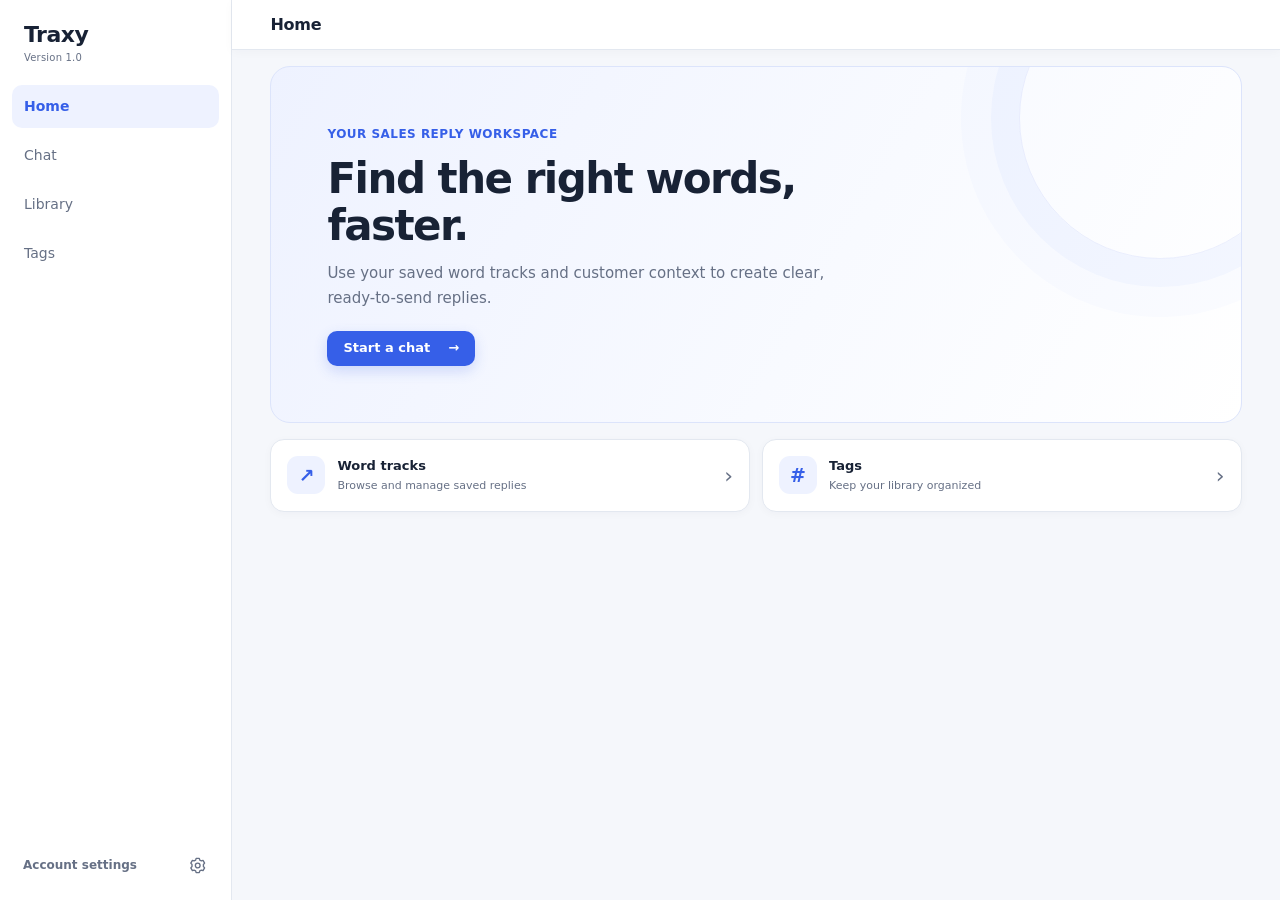
==== pages/home.html @ bf7cfdfe "Finish browser extension and configure GitHub Pages" ====
<!doctype html>
<html lang="en">
<head>
  <meta charset="UTF-8">
  <meta name="viewport" content="width=device-width, initial-scale=1.0">
  <title>Home | Traxy</title>
  <link rel="stylesheet" href="../design/style.css">
  <script src="../js/sidebar.js" defer></script>
</head>
<body data-page="home">
  <div class="app">
    <header class="app-topbar"><h1>Home</h1></header>
    <aside id="sidebar"></aside>
    <main class="content">
      <div class="page-content-shell">
        <section class="home-hero" aria-labelledby="home-title">
          <span class="home-eyebrow">Your sales reply workspace</span>
          <h2 id="home-title">Find the right words, faster.</h2>
          <p>Use your saved word tracks and customer context to create clear, ready-to-send replies.</p>
          <a class="home-primary-action" href="chat.html">Start a chat <span aria-hidden="true">→</span></a>
        </section>
        <section class="home-shortcuts" aria-label="Your workspace">
          <a class="home-shortcut" href="library.html">
            <span class="home-shortcut-icon" aria-hidden="true">↗</span>
            <span><strong>Word tracks</strong><small>Browse and manage saved replies</small></span>
            <span class="home-shortcut-arrow" aria-hidden="true">›</span>
          </a>
          <a class="home-shortcut" href="tags.html">
            <span class="home-shortcut-icon" aria-hidden="true">#</span>
            <span><strong>Tags</strong><small>Keep your library organized</small></span>
            <span class="home-shortcut-arrow" aria-hidden="true">›</span>
          </a>
        </section>
      </div>
    </main>
  </div>
</body>
</html>
---- design/style.css ----
@import url('./tokens.css');

* { box-sizing: border-box; }
:focus-visible { outline: 3px solid var(--color-focus-ring); outline-offset: 2px; }
button, a, input, textarea, select { -webkit-tap-highlight-color: transparent; }
button { width: auto; height: var(--control-height); min-height: var(--control-height); box-sizing: border-box; }
body { margin: 0; font-family: var(--font); color: var(--color-text); background: var(--color-background); font-size: var(--type-body); line-height: var(--line-body); -webkit-font-smoothing: antialiased; }
h1 { line-height: var(--line-title); }
h2, h3 { line-height: var(--line-heading); }
.app { --app-header-gutter: max(var(--page-gutter), calc((100vw - var(--sidebar-width) - 1180px) / 2 + var(--page-gutter))); position: relative; min-height: 100vh; display: flex; }
.app:has(.history-drawer) { position: relative; overflow: hidden; }
.app-topbar { position: absolute; z-index: 4; top: 0; right: 0; left: var(--sidebar-width); height: 50px; display: flex; align-items: center; gap: var(--space-3); padding: 0 var(--app-header-gutter); border-bottom: 1px solid var(--color-border); background: var(--color-surface); box-shadow: 0 2px 10px rgb(24 34 53 / 3%); }
.app-topbar h1 { margin: 0; font-size: var(--type-heading); font-weight: 650; letter-spacing: -.2px; }
.sidebar { width: var(--sidebar-width); min-height: 100vh; display: flex; flex-direction: column; flex-shrink: 0; background: var(--color-surface); border-right: 1px solid var(--color-border); padding: var(--space-5) var(--space-3) var(--space-3); }
.brand { display: flex; align-items: center; gap: 10px; padding: 2px var(--space-3) var(--space-5); color: var(--color-text); text-decoration: none; }
.brand-icon { width: 34px; height: 34px; display: grid; place-items: center; flex: 0 0 auto; border-radius: 11px; background: var(--color-accent-soft); color: var(--color-accent); font-size: 20px; }
.brand-copy { min-width: 0; display: flex; flex-direction: column; }
.brand-name { font-size: 22px; font-weight: 750; letter-spacing: -.5px; line-height: 1.15; }
.brand-version { margin-top: 3px; color: var(--color-muted); font-size: var(--type-micro); letter-spacing: .2px; }
.brand:hover .brand-name { color: var(--color-accent); }
.sidebar-account { min-height: 46px; display: flex; align-items: center; gap: 10px; margin-top: auto; padding: 8px 10px; border: 1px solid transparent; border-radius: var(--radius-control); color: var(--color-muted); text-decoration: none; }
.sidebar-account:hover, .sidebar-account[aria-current="page"] { border-color: var(--color-border); background: var(--color-background); color: var(--color-text); }
.sidebar-username { flex: 1; min-width: 0; overflow: hidden; font-size: var(--type-small); font-weight: 560; text-overflow: ellipsis; white-space: nowrap; }
.sidebar-account svg { width: 19px; height: 19px; flex: 0 0 auto; fill: none; stroke: currentColor; stroke-width: 1.7; stroke-linecap: round; stroke-linejoin: round; }
.nav { display: flex; flex-direction: column; gap: 6px; }
.nav a { display: block; text-decoration: none; color: var(--color-muted); border-radius: 10px; padding: 11px var(--space-3); font-size: var(--type-body); font-weight: 520; transition: background 120ms ease, color 120ms ease; }
.nav a:hover { background: var(--color-background); color: var(--color-text); }
.nav a.active { background: var(--color-accent-soft); color: var(--color-accent); font-weight: 650; }
.content { flex: 1; min-width: 0; padding: 66px var(--page-gutter) var(--space-7); }
.page-content-shell { width: min(100%, 1180px); margin: 0 auto; }
.page-heading { display: flex; align-items: center; min-height: var(--control-height); padding-bottom: var(--space-4); border-bottom: 1px solid var(--color-border); }
.home-hero { position: relative; overflow: hidden; padding: clamp(28px, 5vw, 56px); border: 1px solid #dce4fb; border-radius: 20px; background: linear-gradient(120deg, #eef2ff 0%, #f8faff 58%, #fff 100%); }
.home-hero::after { position: absolute; top: -90px; right: -60px; width: 280px; height: 280px; border: 1px solid rgb(54 95 232 / 9%); border-radius: 50%; box-shadow: 0 0 0 28px rgb(54 95 232 / 3%), 0 0 0 58px rgb(54 95 232 / 2%); content: ""; pointer-events: none; }
.home-eyebrow { display: inline-block; margin-bottom: var(--space-3); color: var(--color-accent); font-size: var(--type-small); font-weight: 700; letter-spacing: .04em; text-transform: uppercase; }
.home-hero h2 { max-width: 520px; margin: 0; font-size: clamp(30px, 4vw, 42px); font-weight: 680; letter-spacing: -1.5px; line-height: 1.12; }
.home-hero p { max-width: 500px; margin: var(--space-3) 0 var(--space-5); color: var(--color-muted); font-size: 15px; line-height: 1.65; }
.home-primary-action { position: relative; z-index: 1; height: var(--control-height); display: inline-flex; align-items: center; gap: 18px; padding: 0 16px; border-radius: 10px; background: var(--color-accent); color: white; font-size: var(--type-control); font-weight: 650; text-decoration: none; box-shadow: 0 5px 14px rgb(54 95 232 / 20%); }
.home-primary-action:hover { background: var(--color-accent-hover); }
.home-shortcuts { display: grid; grid-template-columns: repeat(2, minmax(0, 1fr)); gap: var(--space-3); margin-top: var(--space-4); }
.home-shortcut { min-width: 0; display: flex; align-items: center; gap: var(--space-3); padding: var(--space-4); border: 1px solid var(--color-border); border-radius: 14px; background: var(--color-surface); color: var(--color-text); text-decoration: none; box-shadow: 0 2px 8px rgb(24 34 53 / 3%); transition: border-color 140ms ease, transform 140ms ease, box-shadow 140ms ease; }
.home-shortcut:hover { transform: translateY(-2px); border-color: var(--color-border-hover); box-shadow: 0 8px 20px rgb(24 34 53 / 7%); }
.home-shortcut-icon { width: 38px; height: 38px; display: grid; flex: 0 0 auto; place-items: center; border-radius: 11px; background: var(--color-accent-soft); color: var(--color-accent); font-size: 19px; font-weight: 650; }
.home-shortcut > span:nth-child(2) { min-width: 0; flex: 1; }
.home-shortcut strong, .home-shortcut small { display: block; }
.home-shortcut strong { font-size: var(--type-control); font-weight: 650; }
.home-shortcut small { margin-top: 3px; color: var(--color-muted); font-size: var(--type-caption); }
.home-shortcut-arrow { color: var(--color-muted); font-size: 22px; }
.content h1, .library-topbar h1, .profile-card h1 { margin: 0; font-size: var(--type-title); font-weight: 650; letter-spacing: -.6px; }
.library-page { flex: 1; min-width: 0; padding: 66px var(--page-gutter) var(--space-7); }
.library-content { width: min(100%, 1180px); margin: 0 auto; }
.library-topbar { gap: var(--space-3); }
.library-topbar h1 { flex: 0 0 auto; margin: 0 4px 0 0; }
.app-topbar.library-topbar h1 { font-size: var(--type-heading); }
.library-new-button { flex: 0 0 auto; height: var(--control-height); display: inline-flex; align-items: center; justify-content: center; gap: var(--space-2); padding: 0 12px; border: 0; border-radius: var(--radius-control); background: var(--color-accent); color: var(--color-surface); font: inherit; font-size: var(--type-small); font-weight: 620; cursor: pointer; white-space: nowrap; }
.library-new-button:hover { background: var(--color-accent-hover); }
.library-new-button span { font-size: 17px; font-weight: 400; line-height: 1; }
.library-search { flex: 1 1 280px; min-width: 180px; height: var(--control-height); display: flex; align-items: center; gap: var(--space-2); padding: 0 11px; border: 1px solid var(--color-border); border-radius: var(--radius-control); background: var(--color-surface); color: var(--color-muted); }
.library-search:focus-within { border-color: var(--color-accent-border); box-shadow: 0 0 0 3px var(--color-focus-ring); }
.library-search svg { width: 16px; height: 16px; flex: 0 0 auto; fill: none; stroke: currentColor; stroke-width: 1.7; stroke-linecap: round; }
.library-search input { width: 100%; border: 0; outline: 0; background: transparent; color: var(--color-text); font: inherit; font-size: var(--type-control); }
.library-search input::placeholder { color: var(--color-placeholder); }
.library-filter-label { flex: 0 0 150px; }
.library-filter-label select { width: 100%; height: var(--control-height); padding: 0 28px 0 10px; border: 1px solid var(--color-border); border-radius: var(--radius-control); outline: 0; background: var(--color-surface); color: var(--color-text); font: inherit; font-size: var(--type-small); }
.library-filter-label select:focus { border-color: var(--color-accent-border); box-shadow: 0 0 0 3px var(--color-focus-ring); }
.library-status { min-height: 16px; margin: var(--space-3) 0 var(--space-2); color: var(--color-muted); font-size: var(--type-caption); }
.library-status[data-state="error"] { color: var(--color-destructive); }
.track-grid { display: grid; grid-template-columns: repeat(3, minmax(0, 1fr)); gap: var(--space-3); }
.track-card { min-height: 160px; display: flex; flex-direction: column; padding: var(--space-4); border: 1px solid var(--color-border); border-radius: 14px; background: var(--color-surface); box-shadow: 0 2px 8px rgb(24 34 53 / 3%); transition: border-color 140ms ease, box-shadow 140ms ease, transform 140ms ease; }
.track-card:hover { transform: translateY(-2px); border-color: var(--color-border-hover); box-shadow: 0 8px 20px rgb(24 34 53 / 7%); }
.track-card h2 { margin: 0; font-size: var(--type-heading); font-weight: 640; letter-spacing: -.15px; }
.track-preview { display: -webkit-box; margin: var(--space-2) 0 0; overflow: hidden; color: var(--color-muted); font-size: var(--type-small); line-height: var(--line-body); white-space: pre-wrap; -webkit-box-orient: vertical; -webkit-line-clamp: 4; }
.track-tags { display: flex; flex-wrap: wrap; gap: var(--space-2); margin-top: auto; padding-top: var(--space-4); }
.track-tag { padding: var(--space-1) var(--space-2); border-radius: var(--radius-badge); background: var(--color-accent-soft); color: var(--color-accent); font-size: var(--type-micro); font-weight: 600; }
.library-empty { min-height: 210px; display: flex; flex-direction: column; align-items: center; justify-content: center; padding: var(--space-6) var(--space-5); border: 1px dashed var(--color-border); border-radius: var(--radius-card); background: rgb(255 255 255 / 58%); text-align: center; }
.library-empty[hidden] { display: none; }
.library-empty-icon { width: 38px; height: 38px; display: grid; place-items: center; margin-bottom: 12px; border-radius: 11px; background: var(--color-accent-soft); color: var(--color-accent); }
.library-empty-icon svg { width: 20px; height: 20px; fill: none; stroke: currentColor; stroke-width: 1.6; stroke-linecap: round; stroke-linejoin: round; }
.library-empty h2 { margin: 0; font-size: var(--type-heading); font-weight: 650; }
.library-empty p { max-width: 340px; margin: 6px 0 0; color: var(--color-muted); font-size: var(--type-small); line-height: 1.5; }
.track-dialog { width: min(100% - 32px, 520px); max-height: min(90vh, 780px); padding: 0; overflow: auto; border: 1px solid var(--color-border); border-radius: var(--radius-card); background: var(--color-surface); color: var(--color-text); box-shadow: 0 24px 80px rgb(23 26 33 / 22%); }
.track-dialog::backdrop { background: var(--color-overlay); backdrop-filter: blur(2px); }
.track-dialog form { padding: var(--space-6); }
.track-dialog-heading { display: flex; align-items: center; justify-content: space-between; margin-bottom: var(--space-5); }
.track-dialog-heading h2 { margin: 0; font-size: var(--type-dialog-title); }
.track-dialog-close { width: 35px; height: var(--control-height); border: 0; border-radius: var(--radius-control); background: transparent; color: var(--color-muted); font-size: 22px; cursor: pointer; }
.track-form-field { display: flex; flex-direction: column; gap: var(--space-2); margin: 0 0 var(--space-4); color: var(--color-text); font-size: var(--type-small); font-weight: 620; }
.track-form-field input, .track-form-field textarea { width: 100%; min-height: var(--control-height); padding: 10px 11px; border: 1px solid var(--color-border); border-radius: var(--radius-control); outline: 0; background: var(--color-surface); color: var(--color-text); font: inherit; font-size: var(--type-control); font-weight: 400; }
.track-form-field input:focus, .track-form-field textarea:focus { border-color: var(--color-accent-border); box-shadow: 0 0 0 3px var(--color-focus-ring); }
.track-form-field textarea { resize: vertical; line-height: 1.55; }
.track-tag-fieldset { margin: 0; padding: 0; border: 0; }
.track-tag-fieldset legend { margin-bottom: 9px; color: var(--color-text); font-size: var(--type-small); font-weight: 620; }
.track-tag-options { display: flex; flex-wrap: wrap; gap: 7px; }
.track-tag-options > label { display: inline-flex; align-items: center; gap: 6px; padding: 6px 9px; border: 1px solid var(--color-border); border-radius: var(--radius-control); color: var(--color-muted); font-size: var(--type-caption); cursor: pointer; }
.track-tag-options > label:has(input:checked) { border-color: var(--color-accent-border-soft); background: var(--color-accent-soft); color: var(--color-accent); }
.track-tag-options input { accent-color: var(--color-accent); }
.track-tag-options p { margin: 0; color: var(--color-muted); font-size: var(--type-small); }
.track-tag-fieldset a { display: inline-block; margin-top: 10px; color: var(--color-accent); font-size: var(--type-caption); text-decoration: none; }
.track-tag-fieldset a:hover { text-decoration: underline; }
.track-form-message { min-height: 16px; margin: 12px 0 0; color: var(--color-destructive); font-size: var(--type-caption); }
.track-dialog-actions { display: flex; justify-content: flex-end; gap: var(--space-2); margin-top: var(--space-2); }
.track-cancel-button { min-height: var(--control-height); padding: 0 13px; border: 1px solid var(--color-border); border-radius: var(--radius-control); background: var(--color-surface); color: var(--color-text); font: inherit; font-size: var(--type-small); cursor: pointer; }
.track-dialog-actions .library-new-button:disabled { opacity: .55; cursor: wait; }
.profile-page { flex: 1; min-width: 0; display: grid; place-items: center; padding: 66px var(--page-gutter) var(--space-8); }
.profile-card { width: min(100%, 560px); padding: var(--space-6); border: 1px solid var(--color-border); border-radius: 16px; background: var(--color-surface); box-shadow: 0 8px 26px rgb(24 34 53 / 5%); }
.profile-card h1 { padding-bottom: 16px; border-bottom: 1px solid var(--color-border); margin-bottom: 20px; }
.profile-card > h2 { margin: 0 0 var(--space-5); font-size: var(--type-heading); font-weight: 650; }
.profile-message { min-height: 18px; margin: -12px 0 14px; color: var(--color-muted); font-size: var(--type-small); }
.profile-message[data-state="error"] { color: var(--color-destructive); }
.profile-message[data-state="success"] { color: var(--color-success); }
.profile-field { display: flex; flex-direction: column; gap: var(--space-2); margin-bottom: var(--space-5); }
.profile-field label { color: var(--color-text); font-size: var(--type-control); font-weight: 620; }
.profile-field input { width: 100%; height: var(--control-height); padding: 0 12px; border: 1px solid var(--color-border); border-radius: var(--radius-control); outline: 0; background: var(--color-surface); color: var(--color-text); font: inherit; font-size: var(--type-control); transition: border-color 120ms ease, box-shadow 120ms ease; }
.profile-field input:focus { border-color: var(--color-accent-border); box-shadow: 0 0 0 3px var(--color-focus-ring); }
.profile-field input:disabled { background: var(--color-surface); color: var(--color-text); opacity: 1; }
.profile-tags { margin-top: var(--space-3); }
.profile-tags-heading h2 { margin: 0; font-size: var(--type-heading); font-weight: 650; }
.profile-tags-heading p { margin: 6px 0 14px; color: var(--color-muted); font-size: var(--type-small); }
.profile-tag-form { display: flex; gap: var(--space-2); }
.profile-tag-form input { flex: 1; min-width: 0; height: var(--control-height); padding: 0 11px; border: 1px solid var(--color-border); border-radius: var(--radius-control); outline: 0; background: var(--color-surface); color: var(--color-text); font: inherit; font-size: var(--type-control); }
.profile-tag-form input:focus { border-color: var(--color-accent-border); box-shadow: 0 0 0 3px var(--color-focus-ring); }
.profile-tag-form button { width: 64px; height: var(--control-height); min-height: var(--control-height); border: 0; border-radius: var(--radius-control); background: var(--color-accent); color: var(--color-surface); font: inherit; font-size: var(--type-small); font-weight: 620; cursor: pointer; }
.profile-tag-form button:hover { background: var(--color-accent-hover); }
.profile-tag-list { display: flex; flex-wrap: wrap; gap: 8px; margin: 4px 0 0; padding: 0; list-style: none; }
.profile-tag-list li { display: inline-flex; align-items: center; gap: var(--space-2); padding: var(--space-1) var(--space-2); border: 1px solid var(--color-border); border-radius: var(--radius-control); background: var(--color-surface); }
.profile-tag-remove { padding: 2px 4px; border: 0; background: transparent; color: var(--color-muted); font: inherit; font-size: var(--type-micro); cursor: pointer; }
.profile-tag-remove:hover { color: var(--color-destructive); }
.profile-tag-message { min-height: 16px; margin: 7px 0; color: var(--color-muted); font-size: var(--type-caption); }
.profile-signout { min-height: var(--control-height); display: block; margin: 26px auto 0; padding: 0 18px; border: 0; border-radius: var(--radius-control); background: var(--color-destructive); color: var(--color-surface); font: inherit; font-size: var(--type-control); font-weight: 620; cursor: pointer; }
.profile-signout:hover { background: var(--color-destructive-hover); }

.chat-page {
  position: relative;
  flex: 1;
  min-width: 0;
  height: 100vh;
  padding-top: 50px;
  display: flex;
  flex-direction: column;
  background: var(--color-background);
}
.history-toggle, .history-close { border: 0; background: transparent; color: var(--color-muted); font: inherit; cursor: pointer; }
.history-toggle { position: absolute; z-index: 5; top: 7px; right: var(--app-header-gutter); width: auto; height: 35px; min-height: 35px; padding: 0 13px; border: 1px solid var(--color-border); border-radius: var(--radius-control); background: var(--color-surface); color: var(--color-text); font-size: var(--type-small); }
.history-toggle:hover { border-color: var(--color-border-hover); box-shadow: 0 6px 18px rgb(23 26 33 / 12%); }
.history-drawer { position: absolute; z-index: 3; top: calc(50px + var(--space-3)); bottom: var(--space-3); left: calc(var(--sidebar-width) + var(--space-3)); width: min(300px, calc(100vw - var(--sidebar-width) - var(--space-8))); padding: var(--space-4); border: 1px solid var(--color-border); border-radius: 14px; background: var(--color-surface); box-shadow: 0 12px 34px rgb(24 34 53 / 12%); transform: translateX(calc(-100% - var(--space-6))); visibility: hidden; transition: transform 180ms ease, visibility 180ms; }
.history-drawer.open { transform: translateX(0); visibility: visible; }
.history-heading { display: flex; align-items: center; justify-content: space-between; gap: 10px; }
.history-heading h2 { margin: 0; color: var(--color-text); font-size: var(--type-heading); font-weight: 650; letter-spacing: -.2px; }
.history-close { width: 35px; height: 35px; min-height: 35px; border-radius: 8px; font-size: var(--type-title); line-height: 1; }
.history-close:hover { background: var(--color-background); color: var(--color-text); }
.history-new { width: 100%; height: 35px; min-height: 35px; margin-top: var(--space-3); padding: 0 var(--space-3); border: 1px solid var(--color-border); border-radius: var(--radius-control); background: var(--color-background); color: var(--color-text); font: inherit; font-size: var(--type-small); font-weight: 600; text-align: left; cursor: pointer; }
.history-new:hover, .history-item:hover { border-color: var(--color-border-hover); background: var(--color-background); }
.history-status { min-height: 15px; margin: 8px 2px 0; color: var(--color-muted); font-size: var(--type-caption); }
.history-status[data-state="error"] { color: var(--color-destructive); }
.history-empty { margin: var(--space-5) 0 0; padding: var(--space-3); border: 1px solid var(--color-border); border-radius: var(--radius-control); background: var(--color-background); color: var(--color-muted); font-size: var(--type-small); line-height: var(--line-body); }
.history-empty[hidden] { display: none; }
.history-list { display: flex; flex-direction: column; gap: var(--space-2); max-height: calc(100% - 132px); margin-top: var(--space-1); overflow-y: auto; }
.history-list:empty { display: none; }
.history-item { width: 100%; min-height: var(--control-height); padding: 0 10px; overflow: hidden; border: 1px solid transparent; border-radius: var(--radius-control); background: transparent; color: var(--color-muted); font: inherit; font-size: var(--type-small); text-align: left; text-overflow: ellipsis; white-space: nowrap; cursor: pointer; }
.history-item[aria-current="true"] { border-color: var(--color-accent-border-soft); background: var(--color-accent-soft); color: var(--color-accent); font-weight: 600; }
.history-item:disabled { opacity: .55; cursor: wait; }
.app:has(.history-drawer) button { height: 35px; min-height: 35px; box-sizing: border-box; }
.composer-area { position: relative; width: 100%; padding-bottom: 18px; }
.chat-suggestions { position: absolute; z-index: 4; bottom: calc(100% - 8px); left: 50%; width: min(808px, calc(100% - 48px)); max-height: min(42vh, 320px); overflow-y: auto; padding: var(--space-2); transform: translateX(-50%); border: 1px solid var(--color-border); border-radius: var(--radius-card); background: var(--color-surface); box-shadow: 0 12px 34px rgb(23 26 33 / 14%); }
.chat-suggestions[hidden] { display: none; }
.chat-suggestion { width: 100%; display: flex; flex-direction: column; align-items: flex-start; gap: var(--space-1); padding: var(--space-2) var(--space-3); border: 1px solid transparent; border-radius: var(--radius-control); background: transparent; color: var(--color-text); font: inherit; font-size: var(--type-small); text-align: left; cursor: pointer; }
.chat-suggestion:hover, .chat-suggestion[aria-selected="true"] { border-color: var(--color-accent-border-soft); background: var(--color-accent-soft); }
.chat-suggestion-preview { display: none; color: var(--color-muted); font-size: var(--type-caption); line-height: var(--line-body); }
.chat-suggestion[data-type="title"]:hover .chat-suggestion-preview, .chat-suggestion[data-type="title"][aria-selected="true"] .chat-suggestion-preview, .chat-suggestion[data-type="title"].only-match .chat-suggestion-preview { display: -webkit-box; overflow: hidden; -webkit-box-orient: vertical; -webkit-line-clamp: 3; }
.chat-suggestions-empty { margin: 0; padding: var(--space-3); color: var(--color-muted); font-size: var(--type-small); }
.conversation { flex: 1; min-height: 0; overflow-y: auto; padding: var(--space-8) max(var(--space-6), calc((100% - 760px) / 2)); }
.welcome-message { min-height: 100%; display: flex; flex-direction: column; align-items: center; justify-content: center; text-align: center; }
.welcome-icon { width: 44px; height: 44px; display: grid; place-items: center; margin-bottom: 18px; border-radius: 14px; color: var(--color-accent); background: var(--color-accent-soft); font-size: 22px; }
.welcome-message h2 { margin: 0; font-size: var(--type-title); font-weight: 620; letter-spacing: -.6px; }
.welcome-message p { margin: 9px 0 0; color: var(--color-muted); font-size: var(--type-body); }
.message { display: flex; align-items: flex-start; margin: 0 0 var(--space-6); }
.message.user { justify-content: flex-end; }
.message-body { max-width: min(680px, 100%); padding: var(--space-3) var(--space-4); border: 1px solid var(--color-border); border-radius: 4px var(--radius-card) var(--radius-card); background: var(--color-surface); color: var(--color-text); font-size: var(--type-body); line-height: 1.6; white-space: pre-wrap; overflow-wrap: anywhere; }
.message.user .message-body { border-color: var(--color-accent); border-radius: 14px 4px 14px 14px; background: var(--color-accent); color: var(--color-surface); }
.message.error .message-body { color: var(--color-destructive); border-color: var(--color-destructive-border); background: var(--color-destructive-soft); }
.composer { position: relative; width: min(808px, calc(100% - 48px)); display: flex; align-items: center; gap: var(--space-2); margin: 0 auto; }
.composer-input { flex: 1; min-width: 0; min-height: var(--control-height); padding: 6px 12px; border: 1px solid var(--color-border); border-radius: 14px; background: var(--color-surface); box-shadow: 0 3px 12px rgb(24 34 53 / 5%); }
.composer-input:focus-within { border-color: var(--color-accent-border); box-shadow: 0 0 0 3px var(--color-focus-ring); }
.composer textarea { display: block; width: 100%; max-height: 220px; resize: none; border: 0; outline: 0; background: transparent; color: var(--color-text); font: inherit; font-size: var(--type-body); line-height: var(--line-body); }
.composer textarea::placeholder { color: var(--color-placeholder); }
.send-button, .settings-toggle { flex: 0 0 35px; width: 35px; height: 35px; min-height: 35px; display: grid; place-items: center; margin: 0; border-radius: var(--radius-control); cursor: pointer; }
.send-button { border: 0; background: var(--color-accent); color: var(--color-surface); }
.send-button:hover:not(:disabled) { background: var(--color-accent-hover); }
.send-button:disabled, .settings-toggle:disabled { opacity: .45; cursor: default; }
.send-button svg, .settings-toggle svg { width: 19px; height: 19px; fill: none; stroke: currentColor; stroke-width: 1.7; stroke-linecap: round; stroke-linejoin: round; }
.composer-settings { position: relative; flex: 0 0 35px; height: 35px; }
.settings-toggle { border: 1px solid var(--color-border); background: var(--color-surface); color: var(--color-muted); }
.settings-toggle:hover:not(:disabled), .settings-toggle[aria-expanded="true"] { border-color: var(--color-border-hover); color: var(--color-text); background: var(--color-accent-soft); }
.chat-settings { position: absolute; z-index: 5; right: 0; bottom: calc(100% + 8px); width: min(304px, calc(100vw - 32px)); max-height: 60vh; overflow-y: auto; padding: var(--space-3); border: 1px solid var(--color-border); border-radius: var(--radius-card); background: var(--color-surface); box-shadow: 0 12px 34px rgb(23 26 33 / 14%); }
.chat-settings[hidden], .chat-settings [hidden] { display: none; }
.settings-row, .model-option { display: flex; align-items: center; gap: var(--space-2); width: 100%; height: 35px; min-height: 35px; padding: 3px 8px; border: 0; border-radius: var(--radius-control); background: transparent; color: var(--color-text); font: inherit; text-align: left; cursor: pointer; }
.settings-row:hover, .model-option:hover, .model-option[aria-pressed="true"] { background: var(--color-accent-soft); }
.settings-row > span:nth-child(2), .model-option > span:last-child { flex: 1; }
.settings-row strong, .model-option strong { display: block; font-size: var(--type-control); font-weight: 600; line-height: 14px; }
.settings-row small, .model-option small { display: block; margin-top: 1px; color: var(--color-muted); font-size: var(--type-caption); line-height: 12px; }
.settings-icon { display: grid; place-items: center; flex: 0 0 24px; width: 24px; height: 24px; border: 1px solid var(--color-border); border-radius: 7px; background: var(--color-surface); color: var(--color-accent); font-size: 15px; }
.settings-back { width: 100%; height: 35px; min-height: 35px; padding: 0 8px; border: 0; border-radius: var(--radius-control); background: transparent; color: var(--color-text); font: inherit; font-size: var(--type-small); font-weight: 600; text-align: left; cursor: pointer; }
.response-count-options { display: flex; gap: var(--space-2); padding: var(--space-2) 0; }
.response-count-options button { flex: 1; height: 35px; min-height: 35px; border: 1px solid var(--color-border); border-radius: var(--radius-control); background: var(--color-surface); color: var(--color-muted); font: inherit; cursor: pointer; }
.response-count-options button[aria-pressed="true"] { border-color: var(--color-accent-border); background: var(--color-accent-soft); color: var(--color-accent); }
.settings-help, .settings-status { margin: var(--space-2); color: var(--color-muted); font-size: var(--type-caption); }
.settings-status:empty { display: none; }
.settings-status[data-state="error"] { color: var(--color-destructive); }
.composer-footer { width: min(808px, calc(100% - 48px)); display: flex; align-items: center; justify-content: center; margin: var(--space-2) auto 0; }
.composer-note { margin: 0; color: var(--color-muted); font-size: var(--type-micro); text-align: center; }
.context-meter { margin: var(--space-2) 0 0; padding: var(--space-3); border: 1px solid var(--color-border); border-radius: var(--radius-control); background: var(--color-background); color: var(--color-muted); font-size: var(--type-caption); cursor: help; }
.context-meter-label { display: flex; align-items: center; justify-content: space-between; gap: var(--space-2); margin-bottom: var(--space-2); }
.context-meter-label strong { color: var(--color-text); font-size: var(--type-small); font-weight: 600; }
.context-meter progress { width: 100%; height: 6px; display: block; overflow: hidden; border: 0; border-radius: var(--radius-pill); background: var(--color-border); accent-color: var(--color-accent); }
.context-meter progress::-webkit-progress-bar { background: var(--color-border); border-radius: var(--radius-pill); }
.context-meter progress::-webkit-progress-value { background: var(--color-accent); border-radius: var(--radius-pill); }
.context-meter progress::-moz-progress-bar { background: var(--color-accent); }
.composer-status { width: min(808px, calc(100% - 48px)); min-height: 16px; margin: var(--space-1) auto 0; color: var(--color-muted); font-size: var(--type-caption); }
.composer-status[data-state="error"] { color: var(--color-destructive); }
.response-grid { flex: 1; min-width: 0; display: grid; gap: var(--space-3); }
.response-card { padding: var(--space-4); border: 1px solid var(--color-border); border-radius: 14px; background: var(--color-surface); box-shadow: 0 3px 12px rgb(24 34 53 / 4%); }
.response-card-header { display: flex; align-items: center; gap: var(--space-2); margin-bottom: var(--space-2); font-size: var(--type-small); }
.response-card-header strong { flex: 1; font-weight: 650; }
.response-match { padding: 3px 7px; border-radius: var(--radius-badge); color: var(--color-accent); background: var(--color-accent-soft); font-size: var(--type-micro); }
.response-copy { height: 35px; min-height: 35px; padding: 0 10px; border: 1px solid var(--color-border); border-radius: var(--radius-control); background: transparent; color: var(--color-muted); font: inherit; font-size: var(--type-caption); cursor: pointer; }
.response-copy:hover { border-color: var(--color-border-hover); color: var(--color-text); }
.response-description { margin: 0 0 var(--space-3); color: var(--color-muted); font-size: var(--type-caption); line-height: var(--line-body); }
.response-editor { display: block; width: 100%; min-height: 86px; padding: var(--space-3); resize: vertical; border: 1px solid var(--color-border); border-radius: var(--radius-control); outline: 0; background: var(--color-background); color: var(--color-text); font: inherit; font-size: var(--type-body); line-height: var(--line-body); }
.response-editor:focus { border-color: var(--color-accent-border); box-shadow: 0 0 0 3px var(--color-focus-ring); }
.field-help { margin: 0; color: var(--color-muted); font-size: var(--type-small); }
.profile-field textarea { width: 100%; min-height: 132px; padding: var(--space-3); resize: vertical; border: 1px solid var(--color-border); border-radius: var(--radius-control); outline: 0; background: var(--color-surface); color: var(--color-text); font: inherit; font-size: var(--type-control); line-height: var(--line-body); transition: border-color 120ms ease, box-shadow 120ms ease; }
.profile-field textarea:focus { border-color: var(--color-accent-border); box-shadow: 0 0 0 3px var(--color-focus-ring); }
.visually-hidden { position: absolute; width: 1px; height: 1px; padding: 0; margin: -1px; overflow: hidden; clip: rect(0, 0, 0, 0); white-space: nowrap; border: 0; }

.auth-page { min-height: 100vh; background: radial-gradient(ellipse at 50% 0%, var(--color-accent-glow) 0, var(--color-background) 55%); }
.auth-shell { min-height: 100vh; display: flex; flex-direction: column; align-items: center; justify-content: center; padding: 28px 20px; }
.auth-brand { margin-bottom: 18px; color: var(--color-text); font-size: var(--type-title); font-weight: 780; letter-spacing: -1px; text-decoration: none; }
.auth-brand span { color: var(--color-accent); }
.auth-card { width: min(100%, 390px); padding: var(--space-6); border: 1px solid var(--color-border); border-radius: var(--radius-card); background: var(--color-surface); box-shadow: 0 8px 28px rgb(23 26 33 / 7%); }
.auth-mark { width: 34px; height: 34px; display: grid; place-items: center; margin: 0 auto 14px; border-radius: 11px; color: var(--color-accent); background: var(--color-accent-soft); font-size: var(--type-dialog-title); }
.auth-card h1 { margin: 0; text-align: center; font-size: var(--type-title); font-weight: 680; letter-spacing: -.7px; }
.auth-subtitle { margin: 6px 0 20px; color: var(--color-muted); text-align: center; font-size: var(--type-small); }
.auth-form { display: flex; flex-direction: column; gap: var(--space-2); }
.auth-form label { color: var(--color-text); font-size: var(--type-small); font-weight: 620; }
.auth-form input { width: 100%; height: var(--control-height); margin-bottom: 5px; padding: 0 12px; border: 1px solid var(--color-border); border-radius: var(--radius-control); outline: 0; background: var(--color-surface); color: var(--color-text); font: inherit; font-size: var(--type-control); }
.auth-form input:focus { border-color: var(--color-accent-border); box-shadow: 0 0 0 3px var(--color-focus-ring); }
.auth-form input::placeholder { color: var(--color-placeholder); }
.password-label { display: flex; align-items: center; justify-content: space-between; }
.password-label a { color: var(--color-accent); font-size: var(--type-caption); text-decoration: none; }
.password-label a:hover, .auth-switch button:hover { text-decoration: underline; }
.auth-submit { width: 100%; min-height: var(--control-height); display: flex; align-items: center; justify-content: center; gap: 9px; margin-top: 3px; border: 0; border-radius: 8px; background: var(--color-accent); color: var(--color-surface); font: inherit; font-size: var(--type-control); font-weight: 650; cursor: pointer; }
.auth-submit:hover { background: var(--color-accent-hover); }
.auth-submit[data-mode="signup"] { background: var(--color-destructive); }
.auth-submit[data-mode="signup"]:hover { background: var(--color-destructive-hover); }
.auth-submit span { font-size: 17px; font-weight: 400; }
.auth-message { min-height: 16px; margin: 3px 0 0; color: var(--color-muted); text-align: center; font-size: var(--type-caption); }
.auth-switch { margin: 6px 0 0; color: var(--color-muted); text-align: center; font-size: var(--type-small); }
.auth-switch button { padding: 0; border: 0; background: none; color: var(--color-accent); font: inherit; font-weight: 620; cursor: pointer; }
.auth-footer { margin: 20px 0 0; color: var(--color-muted); font-size: var(--type-caption); }

@media (prefers-reduced-motion: no-preference) {
  .view-transitions-ready::view-transition-old(root) {
    animation: page-fade-out 140ms ease-in both;
  }

  .view-transitions-ready::view-transition-new(root) {
    animation: page-fade-in 220ms ease-out both;
  }
}

@keyframes page-fade-out {
  to { opacity: 0; }
}

@keyframes page-fade-in {
  from { opacity: 0; }
  to { opacity: 1; }
}

@media (max-width: 640px) {
  .app { --app-header-gutter: 16px; flex-direction: column; }
  .app-topbar { gap: 6px; padding: 0 var(--app-header-gutter); }
  .app-topbar { left: 0; }
  :root { --sidebar-width: 150px; }
  .sidebar { position: fixed; z-index: 8; right: 0; bottom: 0; left: 0; width: 100%; height: calc(62px + env(safe-area-inset-bottom)); min-height: 0; flex-direction: row; align-items: center; gap: 4px; padding: 5px 8px calc(5px + env(safe-area-inset-bottom)); border: 0; border-top: 1px solid var(--color-border); box-shadow: 0 -5px 18px rgb(24 34 53 / 5%); }
  .brand { display: none; }
  .nav { flex: 1; flex-direction: row; justify-content: space-around; gap: 3px; }
  .nav a { flex: 1; padding: 9px 3px; border-radius: 9px; font-size: var(--type-caption); text-align: center; }
  .sidebar-account { width: 38px; min-width: 38px; min-height: 40px; justify-content: center; margin: 0; padding: 8px; }
  .sidebar-username { display: none; }
  .sidebar-account svg { width: 18px; height: 18px; }
  .content { padding: 58px var(--space-4) var(--space-5); }
  .home-hero { padding: 28px 22px; }
  .home-hero::after { right: -185px; }
  .home-shortcuts { grid-template-columns: 1fr; }
  .library-page { padding: 58px var(--space-4) var(--space-5); }
  .library-topbar { gap: 6px; }
  .library-topbar h1 { margin-right: 0; font-size: var(--type-small); }
  .library-search { min-width: 0; flex: 1 1 44px; padding: 0 6px; }
  .library-filter-label { flex: 0 1 76px; }
  .library-filter-label select { padding: 0 14px 0 6px; font-size: var(--type-micro); }
  .library-topbar .library-new-button { height: var(--control-height); min-width: 42px; padding: 0 7px; font-size: var(--type-caption); }
  .library-topbar .library-new-button span { display: none; }
  .track-grid { grid-template-columns: repeat(2, minmax(0, 1fr)); }
  .profile-page { padding: 58px var(--space-5) var(--space-6); }
  .profile-card { padding: var(--space-5); }
  .history-toggle { top: 8px; right: var(--app-header-gutter); }
  .history-drawer { left: var(--space-2); top: calc(50px + var(--space-2)); bottom: calc(62px + env(safe-area-inset-bottom) + var(--space-2)); width: min(320px, calc(100vw - var(--space-4))); }
  .chat-page { height: calc(100vh - 62px - env(safe-area-inset-bottom)); }
  .conversation { padding: var(--space-7) var(--space-4); }
  .composer, .composer-footer, .composer-status { width: calc(100% - 28px); }
  .composer-footer { display: flex; flex-direction: column; align-items: center; }
  .composer-input { padding: 6px 12px; }
  .send-button, .settings-toggle { flex-basis: 35px; width: 35px; height: 35px; }
  .composer-settings { flex-basis: 35px; height: 35px; }
  .composer-area { padding-bottom: 10px; }
  .auth-shell { padding: 22px 16px; }
  .auth-brand { margin-bottom: 14px; }
  .auth-card { padding: var(--space-5); }
  .chat-suggestions { width: calc(100% - 28px); }
}

@media (max-width: 480px) {
  .library-topbar h1 { display: none; }
}

@media (max-width: 480px) {
  .track-grid { grid-template-columns: 1fr; }
  .track-dialog form { padding: var(--space-4); }
}
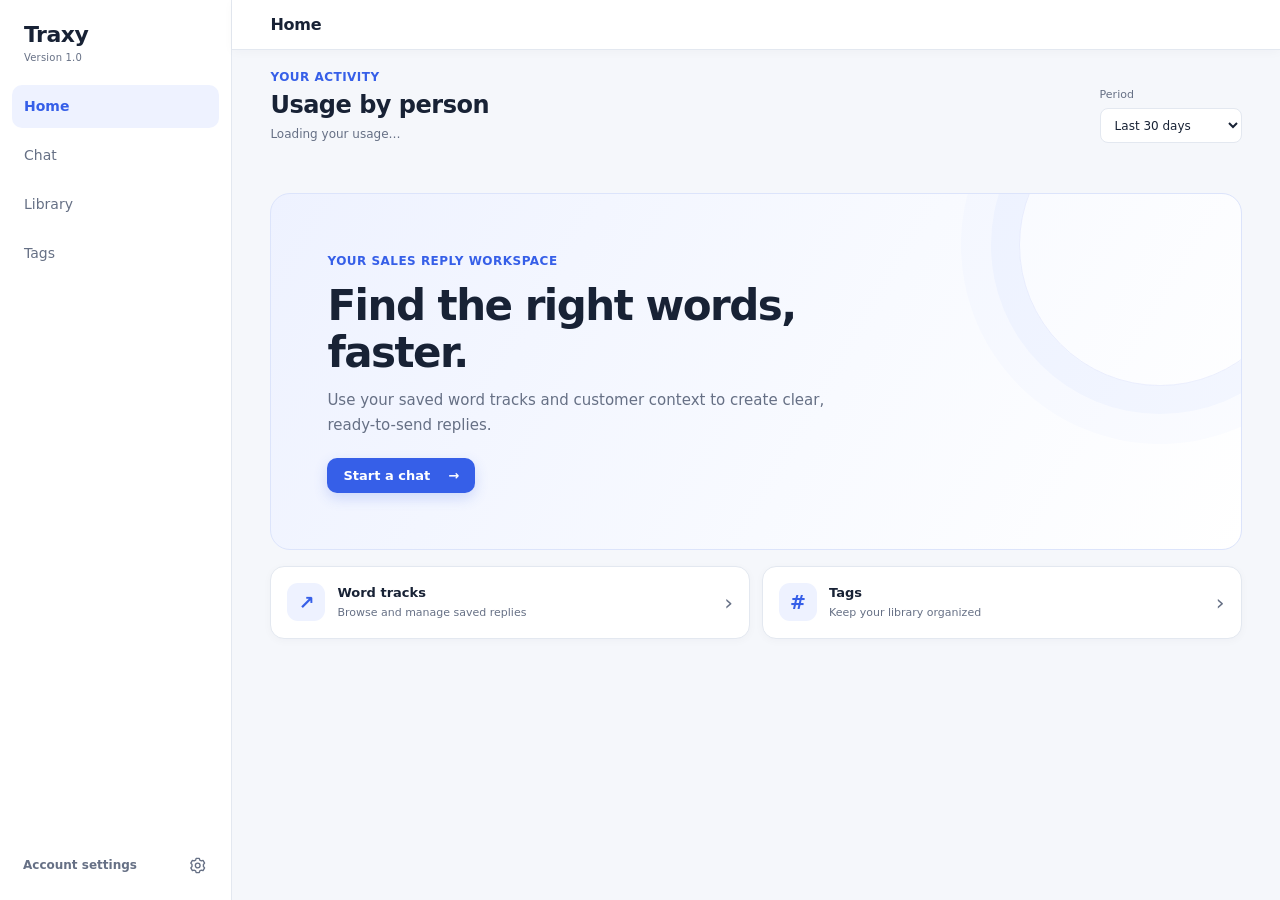
==== commit b0f69109: "Show per-person AI usage on home" ====
--- a/pages/home.html
+++ b/pages/home.html
@@ -6,6 +6,7 @@
   <title>Home | Traxy</title>
   <link rel="stylesheet" href="../design/style.css">
   <script src="../js/sidebar.js" defer></script>
+  <script type="module" src="../js/home.js"></script>
 </head>
 <body data-page="home">
   <div class="app">
@@ -13,6 +14,33 @@
     <aside id="sidebar"></aside>
     <main class="content">
       <div class="page-content-shell">
+        <section class="usage-dashboard" aria-labelledby="usage-title">
+          <div class="usage-heading">
+            <div>
+              <span class="home-eyebrow">Your activity</span>
+              <h2 id="usage-title">Usage by person</h2>
+              <p id="usage-person">Loading your usage…</p>
+            </div>
+            <label class="usage-period-label" for="usage-period">Period
+              <select id="usage-period">
+                <option value="7">Last 7 days</option>
+                <option value="30" selected>Last 30 days</option>
+                <option value="90">Last 90 days</option>
+              </select>
+            </label>
+          </div>
+          <p class="usage-status" id="usage-status" role="status" aria-live="polite"></p>
+          <div class="usage-metrics" id="usage-metrics" hidden>
+            <article class="usage-metric"><span>AI responses</span><strong id="usage-responses">0</strong><small>Generations in this period</small></article>
+            <article class="usage-metric"><span>Total tokens</span><strong id="usage-total-tokens">0</strong><small>Input and output combined</small></article>
+            <article class="usage-metric"><span>Input tokens</span><strong id="usage-input-tokens">0</strong><small>Context sent to the AI</small></article>
+            <article class="usage-metric"><span>Output tokens</span><strong id="usage-output-tokens">0</strong><small>AI response tokens</small></article>
+          </div>
+          <div class="usage-trend-card" id="usage-trend-card" hidden>
+            <div class="usage-trend-heading"><h3>Daily activity</h3><span>AI responses</span></div>
+            <div class="usage-trend" id="usage-trend" role="img" aria-label="Daily AI response activity"></div>
+          </div>
+        </section>
         <section class="home-hero" aria-labelledby="home-title">
           <span class="home-eyebrow">Your sales reply workspace</span>
           <h2 id="home-title">Find the right words, faster.</h2>
--- a/design/style.css
+++ b/design/style.css
@@ -45,6 +45,29 @@
 .home-shortcut strong { font-size: var(--type-control); font-weight: 650; }
 .home-shortcut small { margin-top: 3px; color: var(--color-muted); font-size: var(--type-caption); }
 .home-shortcut-arrow { color: var(--color-muted); font-size: 22px; }
+.usage-dashboard { margin-bottom: var(--space-5); }
+.usage-heading { display: flex; align-items: flex-end; justify-content: space-between; gap: var(--space-4); margin-bottom: var(--space-3); }
+.usage-heading .home-eyebrow { margin-bottom: var(--space-1); }
+.usage-heading h2 { margin: 0; font-size: var(--type-title); font-weight: 650; letter-spacing: -.5px; }
+.usage-heading p { margin: 4px 0 0; color: var(--color-muted); font-size: var(--type-small); }
+.usage-period-label { display: grid; gap: 5px; color: var(--color-muted); font-size: var(--type-caption); }
+.usage-period-label select { min-width: 142px; height: var(--control-height); padding: 0 10px; border: 1px solid var(--color-border); border-radius: var(--radius-control); background: var(--color-surface); color: var(--color-text); font: inherit; font-size: var(--type-small); }
+.usage-status { min-height: 18px; margin: 0 0 var(--space-2); color: var(--color-muted); font-size: var(--type-caption); }
+.usage-metrics { display: grid; grid-template-columns: repeat(4, minmax(0, 1fr)); gap: var(--space-3); }
+.usage-metrics[hidden], .usage-trend-card[hidden] { display: none; }
+.usage-metric, .usage-trend-card { min-width: 0; padding: var(--space-4); border: 1px solid var(--color-border); border-radius: 14px; background: var(--color-surface); box-shadow: 0 2px 8px rgb(24 34 53 / 3%); }
+.usage-metric > span, .usage-metric > small { display: block; }
+.usage-metric > span { color: var(--color-muted); font-size: var(--type-small); }
+.usage-metric strong { display: block; margin-top: 8px; font-size: clamp(22px, 3vw, 30px); font-weight: 680; letter-spacing: -.8px; line-height: 1.1; font-variant-numeric: tabular-nums; }
+.usage-metric > small { margin-top: 7px; color: var(--color-muted); font-size: var(--type-caption); }
+.usage-trend-card { margin-top: var(--space-3); }
+.usage-trend-heading { display: flex; align-items: baseline; justify-content: space-between; gap: var(--space-3); }
+.usage-trend-heading h3 { margin: 0; font-size: var(--type-control); font-weight: 640; }
+.usage-trend-heading > span { color: var(--color-muted); font-size: var(--type-caption); }
+.usage-trend { height: 118px; display: grid; grid-auto-columns: minmax(0, 1fr); grid-auto-flow: column; align-items: end; gap: 3px; margin-top: 14px; border-bottom: 1px solid var(--color-border); }
+.usage-day { height: 100%; min-width: 0; display: flex; flex-direction: column; align-items: center; justify-content: flex-end; gap: 5px; }
+.usage-day-bar { width: min(100%, 18px); min-height: 2px; border-radius: 4px 4px 0 0; background: var(--color-accent); }
+.usage-day small { height: 14px; color: var(--color-muted); font-size: 9px; white-space: nowrap; }
 .content h1, .library-topbar h1, .profile-card h1 { margin: 0; font-size: var(--type-title); font-weight: 650; letter-spacing: -.6px; }
 .library-page { flex: 1; min-width: 0; padding: 66px var(--page-gutter) var(--space-7); }
 .library-content { width: min(100%, 1180px); margin: 0 auto; }
@@ -277,6 +300,12 @@
 }
 
 @media (max-width: 640px) {
+  .usage-heading { align-items: flex-start; flex-direction: column; }
+  .usage-period-label { width: 100%; }
+  .usage-period-label select { width: 100%; }
+  .usage-metrics { grid-template-columns: repeat(2, minmax(0, 1fr)); }
+  .usage-metric { padding: 12px; }
+  .usage-trend { gap: 1px; }
   .app { --app-header-gutter: 16px; flex-direction: column; }
   .app-topbar { gap: 6px; padding: 0 var(--app-header-gutter); }
   .app-topbar { left: 0; }
